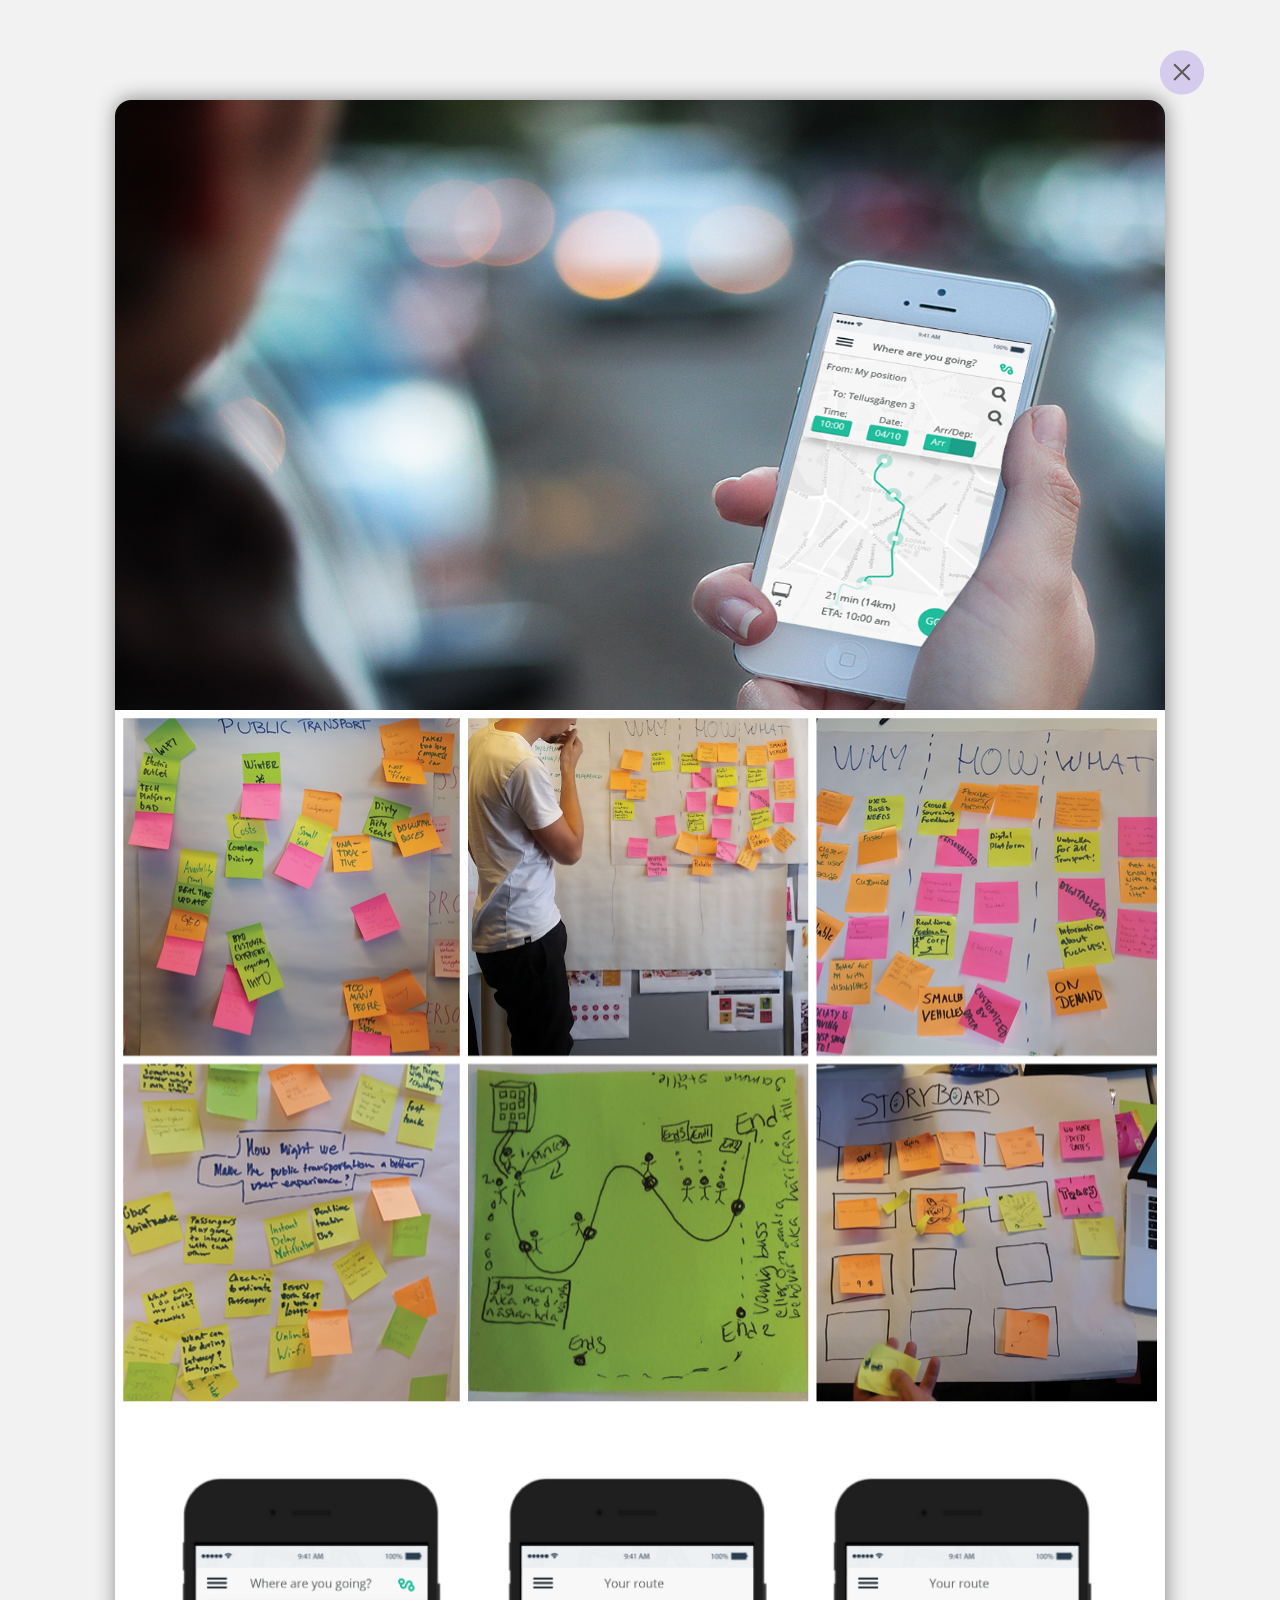
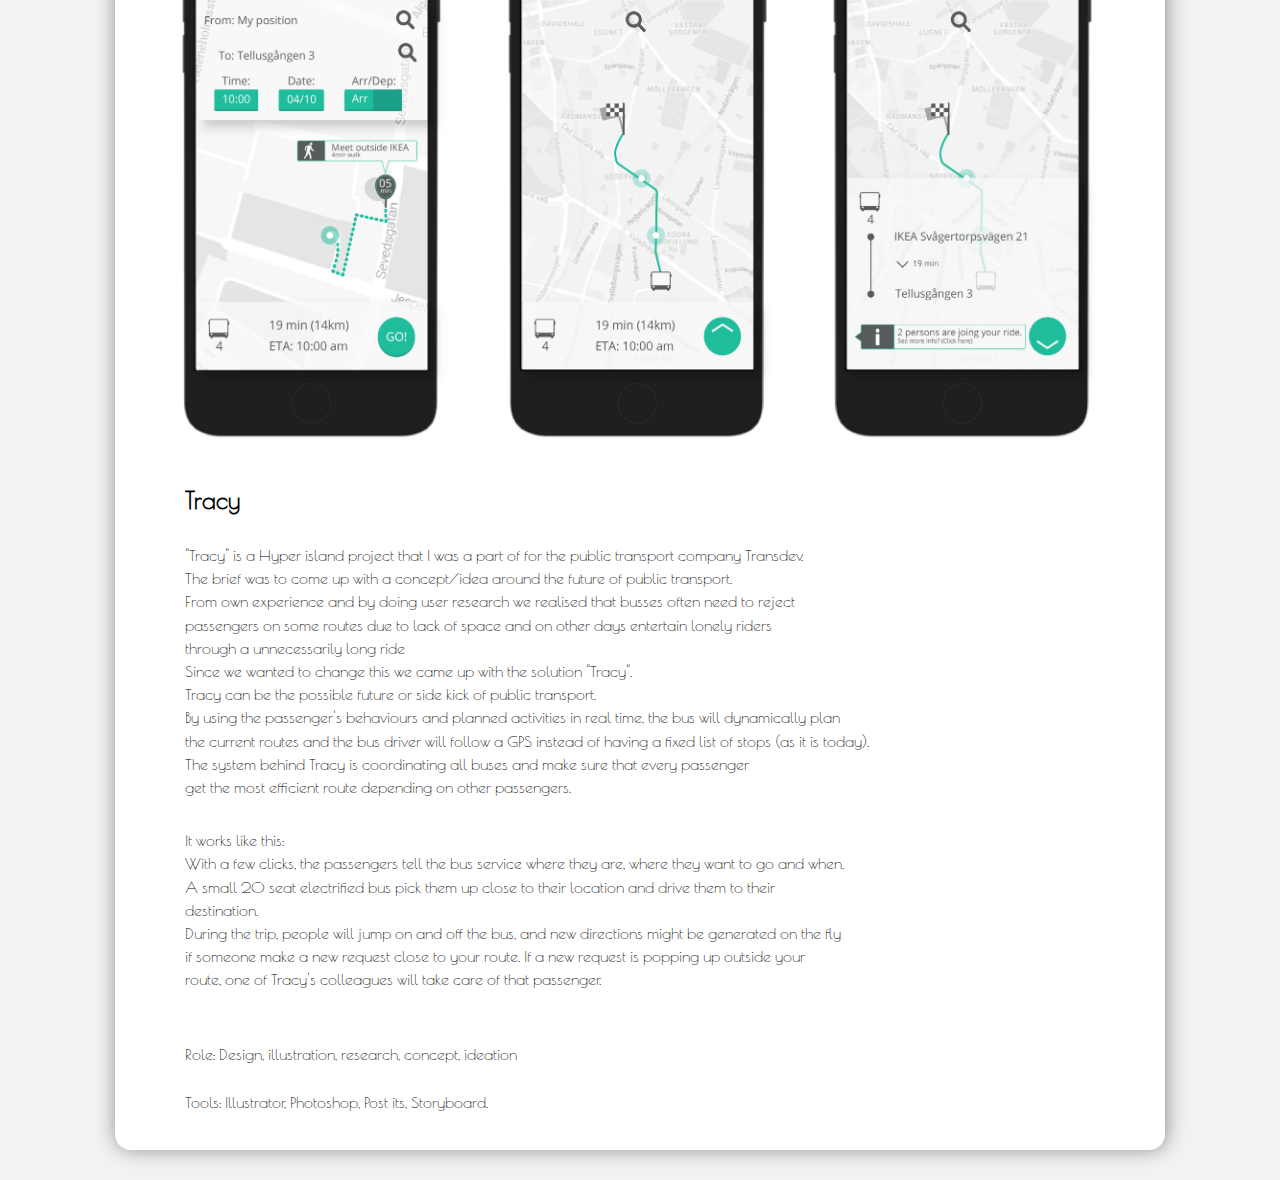
==== project1.html @ b73fab18 "test" ====
<!DOCTYPE html>
<html lang="sv-SE">
	<head>
		<meta charset="utf-8"/>
		<link rel="stylesheet" type="text/css" href="style.css">
		<title></title>
		<link href='https://fonts.googleapis.com/css?family=Poiret+One' rel='stylesheet' type='text/css'>
		<style>
			p.big {
	    	line-height: 145%;
			}
		</style>

	</head>
	<body class="page1">
		<div class="goback"> 
			<a href="./index.html#Project1"><img class="button2" src="button1.png"></a>
		</div>

		<div class="project1"> 
			<img class="mobil1" src="transdevbig.png">
			<img class="processt" src="processtransdev.png">
			<img class="mobilbild1" src="new1.png">
			<h2> Tracy </h2>
			<p class="big"> "Tracy" is a Hyper island project that I was a part of for the public transport company Transdev.<br> The brief was to come up with a concept/idea around the future of public transport. <br>
			From own experience and by doing user research we realised that busses often need to reject<br>
			passengers on some routes due to lack of space and on other days entertain lonely riders <br>through a unnecessarily long ride<br>
			Since we wanted to change this we came up with the solution "Tracy".<br>
			Tracy can be the possible future or side kick of public transport. <br>
			By using the passenger's behaviours and planned activities in real time, the bus will dynamically plan <br>the current routes and the bus driver will follow a GPS instead of having a fixed list of stops (as it is today). <br> The system behind Tracy is coordinating all buses and make sure that every passenger <br>get the most efficient route depending on other passengers. <br>
			<p class="big">
			It works like this: <br>
			With a few clicks, the passengers tell the bus service where they are, where they want to go and when. <br>A small 20 seat electrified bus pick them up close to their location and drive them to their <br>destination. <br>
			During the trip, people will jump on and off the bus, and new directions might be generated on the fly <br>if someone make a new request close to your route. If a new request is popping up outside your <br>route, one of Tracy's colleagues will take care of that passenger.
			<br>
			<br>
			<p>Role: Design, illustration, research, concept, ideation
			<br>
			<p>Tools: Illustrator, Photoshop, Post its, Storyboard. 
					</p>
					</p>
					</p>
		</div>


	</body>
---- style.css ----
body {
	padding:0;
	margin:0;
	background-color: #efefef;
	font-family: 'Poiret One', cursive;

}

header {
	width:100%;
	height: 60px;
	padding:0;
	margin:0;
	position:fixed;
	font-size: 25px;
	background-color: white;
	z-index:988;
	top:0;
	opacity: 0.4;
}



a {
	text-decoration:none;
	color:#696070;
	z-index: 999;
}
.rowCentered li {
	display: inline-block;

}

nav ul{
	padding-top: 10px;
	list-style-type:none;
	
	
}

	nav ul li {
		top:20px;
		display: inline-block;
		float: left;
	}

	nav {
		overflow:hidden;
		width:400px;
		float:right;
		margin-right:10px;
		top:50%;
		transform:translate(0,-25%);
		
	}

		nav ul li a {
			display: block;
			padding: .5em;
			border-radius: .5em;
			margin: .25em;
		}

		nav ul a:focus {
			color:#696070;
			border color:black;

		}

		nav ul a:hover {
			color:#696070;
			border color:black;

		}




.huvudbild{
  width:506px;
  height:506.667;
  padding-bottom: 10px;
  margin: 0 auto;
  display:block;
  padding-top: 60px ;
}

.section {
	margin:0 auto;
	display:block;
	padding-top:0px;
}

.section1 {
   	margin: 0 auto;
   	display:block;
   	padding-top: 0px;
	
}

.rowCentered ul {
	padding: 0px;
	width: 250px;
	margin:0 auto;
} 

.mail-icon1 {
	display:block;
	width:80px;
	height:129px;
	margin-left: auto;
	margin-right: auto;
	background:url('jagicon11.png') no-repeat;
	background-size: cover;
	margin-bottom:100px;
	transition: all 0.2s;
	}
.mail-icon1:hover {
	display:block;
	width:80px;
	height:129px;
	margin-right: auto;
	margin-left: auto;
	background:url('jagicon22.png') no-repeat;
	background-size: cover;
	}
.mail-icon1:hover img{
	margin-top: -20px;
	visibility: hidden;
}

.mail-icon2 {
	display:block;
	width:80px;
	height:129px;
	margin-left: auto;
	margin-right: auto;
	background:url('behance1ny.png') no-repeat;
	background-size: cover;
	margin-bottom:100px;
	transition: all 0.2s;
	}
.mail-icon2:hover {
	display:block;
	width:80px;
	height:129px;
	margin-right: auto;
	margin-left: auto;
	background:url('behance2ny.png') no-repeat;
	background-size: cover;
	}
.mail-icon2:hover img{
	margin-top: -20px;
	visibility: hidden;
}

.rowCentered img:nth-child(1) {
 padding-bottom:100px;
}
.rowCentered {
  position: relative;
  height : 100vh;
  background-image: url(background4.4.jpg);
  background-size: cover;
  
}

.mail-icon3 {
	display:block;
	width:80px;
	height:129px;
	margin-left: auto;
	margin-right: auto;
	background:url('skype1.png') no-repeat;
	background-size: cover;
	margin-bottom:100px;
	transition: all 0.2s;
	}
.mail-icon3:hover {
	display:block;
	width:80px;
	height:129px;
	margin-right: auto;
	margin-left: auto;
	background:url('skype2.png') no-repeat;
	background-size: cover;
	}
.mail-icon2:hover img{
	margin-top: -20px;
	visibility: hidden;
}

.rowCentered img:nth-child(1) {
 padding-bottom:0px;
}
.rowCentered {
  position: relative;
  height : 100vh;
  background-image: url(background4.4.jpg);
  background-size: cover;
  
}



#blue img {
	
	display:block;
	height:100%;
	width:100%;
	position:relative;
	float:left;
	transition: all 0.2s;

	
}


#blue:hover {
	
	opacity: 0.7;
	}


	.page1 {
	background-color: #f2f2f2;
	
	}

	.project1{
	background-color:#ffffff;
	box-shadow: 1px -1px 20px #888888;
	margin:0 auto;
	margin-top: 100px;
	width:1050px;
	height:2650px;
	margin-bottom: 30px;
	border-radius:  1em;
	}

	.project1 h2{
		margin-top: 25px;
		margin-left:70px;
	}

	.project1 p{
		margin-top: 30px;
		margin-left:70px;
	}

	.mobil1 {
	position:relative;
	width:1050px;
	height:610px;
	border-top-right-radius: 1em;
    border-top-left-radius: 1em;
	}

	.processt
	{
	margin-top:-3px;	
	position:relative;
	width:1050px;
	height:700px;
	}

	.mobilbildclaudio {
	 margin-top:45px;
	position:relative;
	width:1050px;
	height:600px;
	}

    .mobilbild1 {
    margin-top:45px;
	position:relative;
	width:1050px;
	height:600px;

	}

	.goback{
	margin-top: -50px;
	float:right;
	padding-left: 1160px;
	z-index:10;
	position:absolute;
	}

	.button2:hover {
		width:100%;
		height:45px;
		opacity:0.4;

	}

	#grey img{
	display:block;
	height:100%;
	width:100%;
	position:relative;
	float-left:1%;
	transition: all 0.2s;
	
	
}

#grey:hover {

	opacity: 0.7;
}

	.page2 {
	background-color:#f2f2f2;
	
	}


	.process2
	{
	position:relative;
	width:1050px;
	height:1371px;
	border-top-right-radius: 1em;
    border-top-left-radius: 1em;
	}

	.project2{
	background-color:#ffffff;
	box-shadow: 1px -1px 20px #888888;
	margin:0 auto;
	margin-top: 100px;
	width:1050px;
	height:1810px;
	margin-bottom: 30px;
	border-radius:  1em;
	}

	.project2 h2{
		margin-top: 25px;
		margin-left:70px;
	}

	.project2 p{
		margin-top: 30px;
		margin-left:70px;
	}

	.goback{
	margin-top: -50px;
	float:right;
	padding-left: 1160px;
	z-index:10;
	position:absolute;
	}

	.button2:hover {
		width:100%;
		height:45px;
		opacity:0.4;

	}


#yellow img{
	display:block;
	height:100%;
	width:100%;
	position:relative;
	float-left:10%;
	transition: all 0.2s;


}

#yellow:hover {
	
	opacity: 0.7;
}

	.page3 {
	background-color: #f2f2f2;
	
	}

	.project3{
	background-color:#ffffff;
	box-shadow: 1px -1px 20px #888888;
	margin:0 auto;
	margin-top: 100px;
	width:1050px;
	height:2350px;
	margin-bottom: 30px;
	border-radius:  1em;
	}

	.project3 h2{
		margin-top: 25px;
		margin-left:70px;
	}

	.project3 p{
		margin-top: 30px;
		margin-left:70px;
	}

	.processn
	{
	position:relative;
	width:1050px;
	height:1892px;
	border-top-right-radius: 1em;
    border-top-left-radius: 1em;
	}

	.goback{
	margin-top: -50px;
	float:right;
	padding-left: 1160px;
	z-index:10;
	position:absolute;
	}

	.button2:hover {
		width:100%;
		height:45px;
		opacity:0.4;

	}

	

#orange img{
	display:block;
	height:100%;
	width:100%;
	position:relative;
	float:left;
	transition: all 0.2s;


}
#orange:hover {
	
	opacity: 0.7;
}
	.page4 {
	background-color: #f2f2f2;
	
	}

	.project4{
	background-color:#ffffff;
	box-shadow: 1px -1px 20px #888888;
	margin:0 auto;
	margin-top: 100px;
	width:1050px;
	height:2490px;
	margin-bottom: 30px;
	border-radius: 1em;
	}

	.project4 h2{
		margin-top: 25px;
		margin-left:70px;
	}

	.project4 p{
		margin-top: 30px;
		margin-left:70px;
	}

	.Pushedaway {
	position:relative;
	top:30px;
	left:50px;
	width:400px;
	height:500px;
	}

	.processp
	{
	margin-top:-3px;	
	position:relative;
	width:1050px;
	height:700px;
	}

	.goback4{
	margin-top: -50px;
	float:right;
	padding-left: 1160px;
	z-index:10;
	position:absolute;
	}

	.button4:hover {
		width:100%;
		height:45px;
		opacity:0.4;

	}

#container_marketing {

	background-color:#efefef;
	padding-top:5px;
}

.about1 {
	text-align: center;
	font-style:bold;
	padding-top: 50px;
	padding-bottom:30px;
	color:black;
}


.about{

	margin-left:70px;
	padding-bottom: 20px;

}


.col-lg-4 p {
	color:black;
	margin:0 auto;
	padding-left: 15%;
	padding-right:15%;
	padding-bottom:30%;
}

.h1 {
	text-align: center;
	color:black;
	font-size: 50px;
	font-style: bold;
}

.h2{
	text-align: center;
	color:black;
}

.col-md-6 {
padding-right: 0px;
padding-left: 0px;
}

@media (min-width: 320px) {
	.body { min-width:320px; max-width: 480px; }

.container {
    width: 100%;
 }

}




@media all and (max-width: 480px) {
	
}
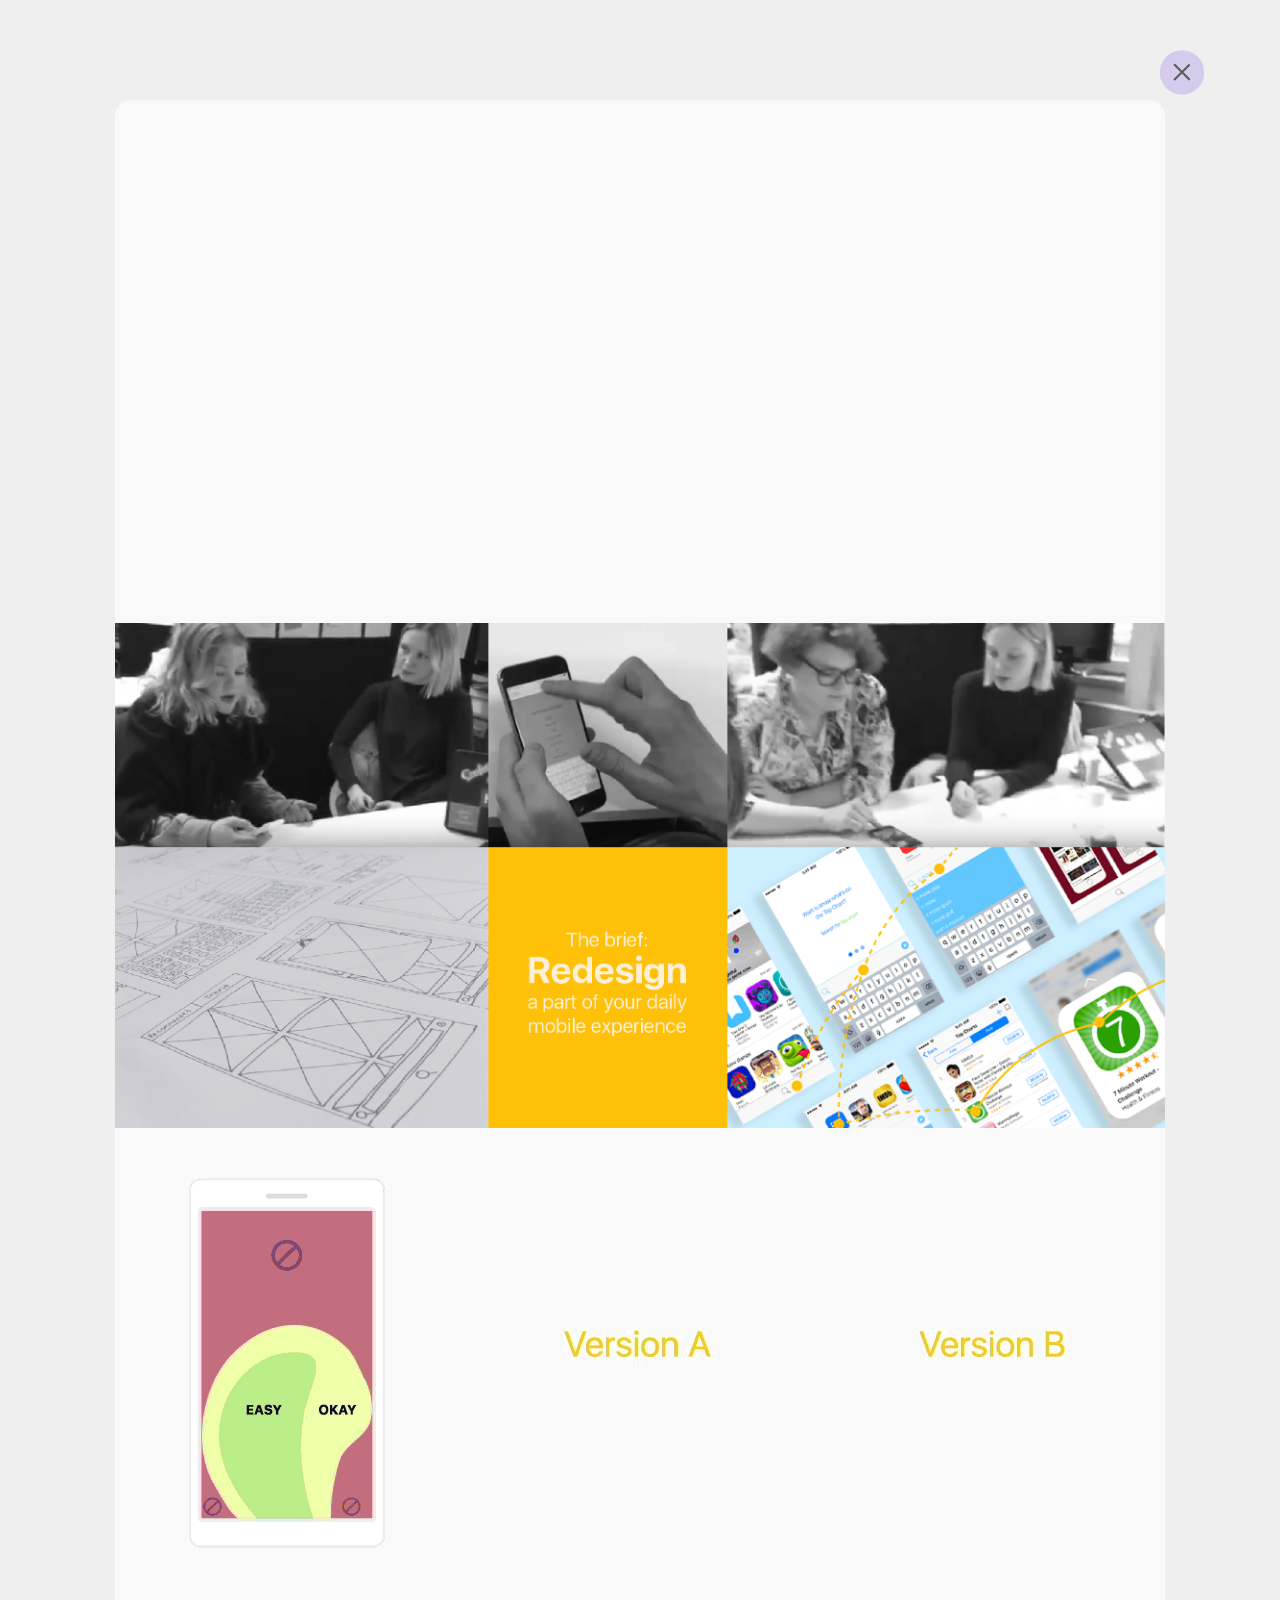
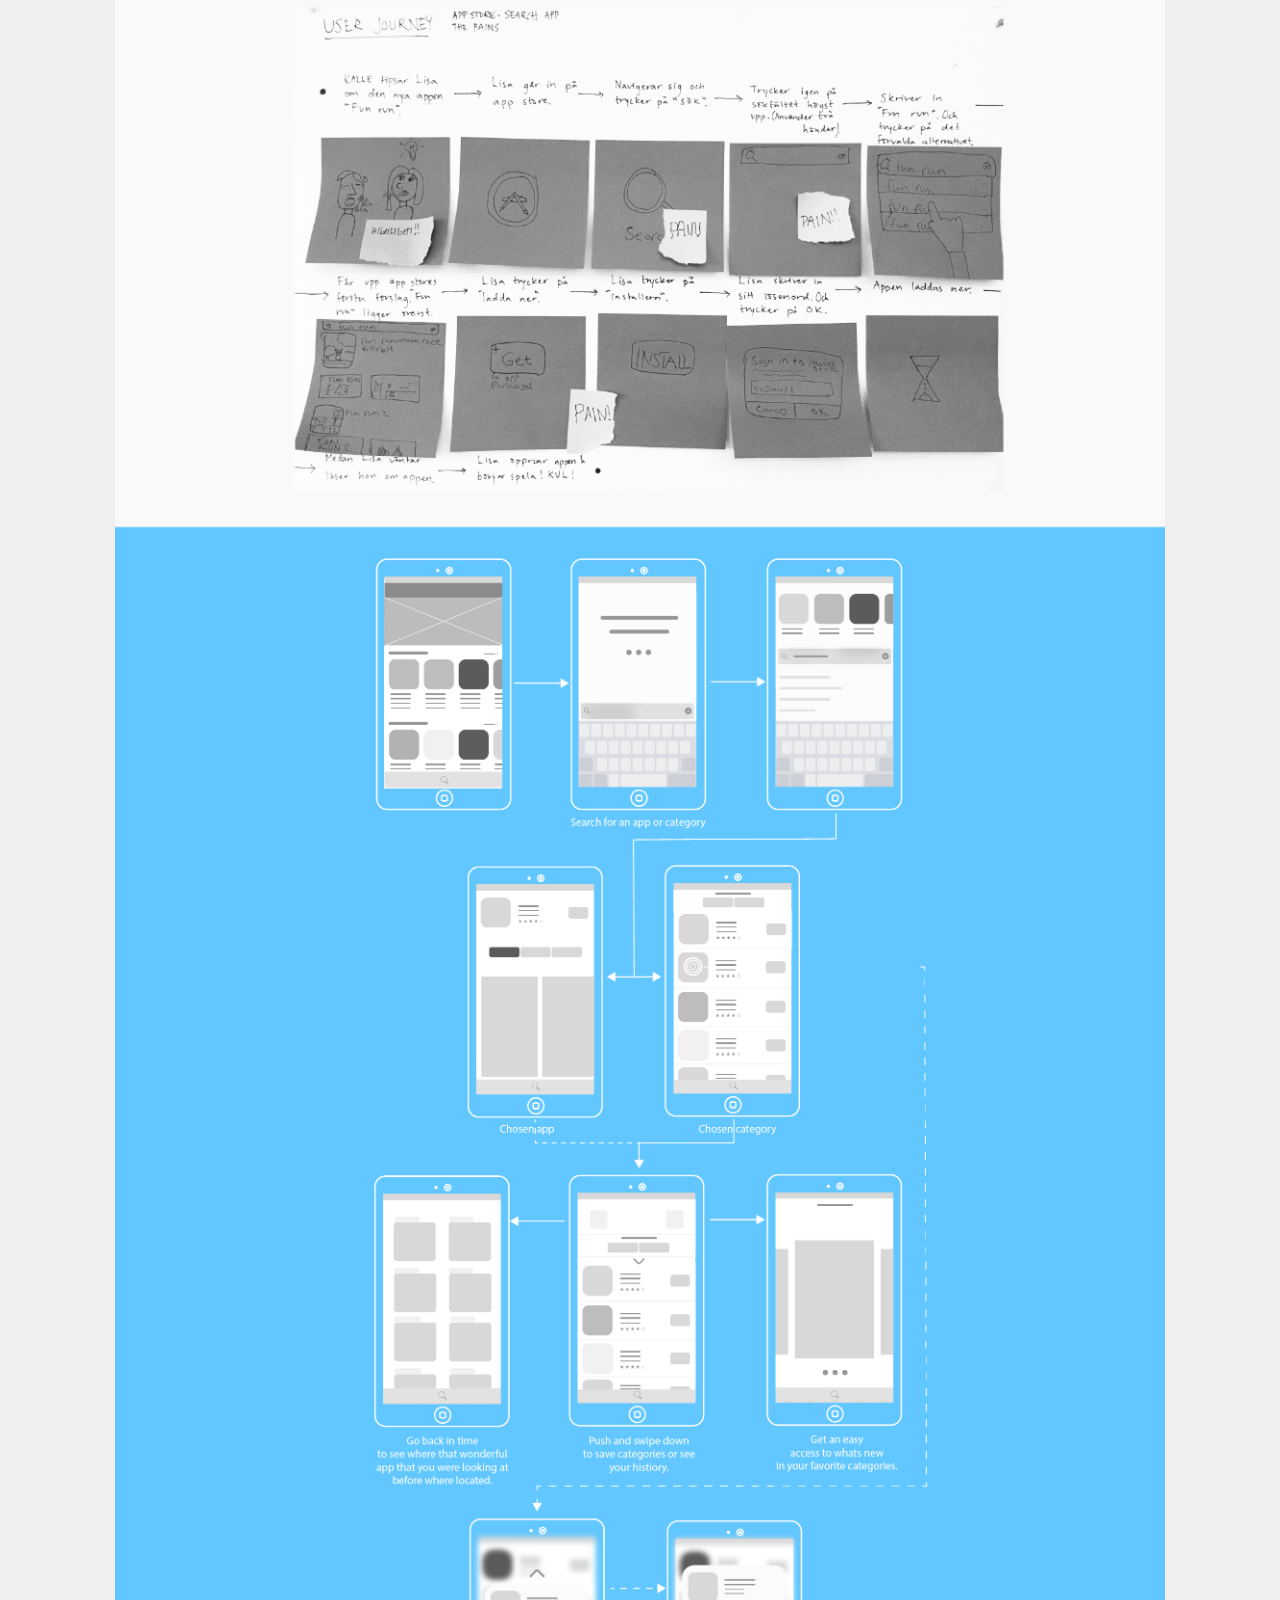
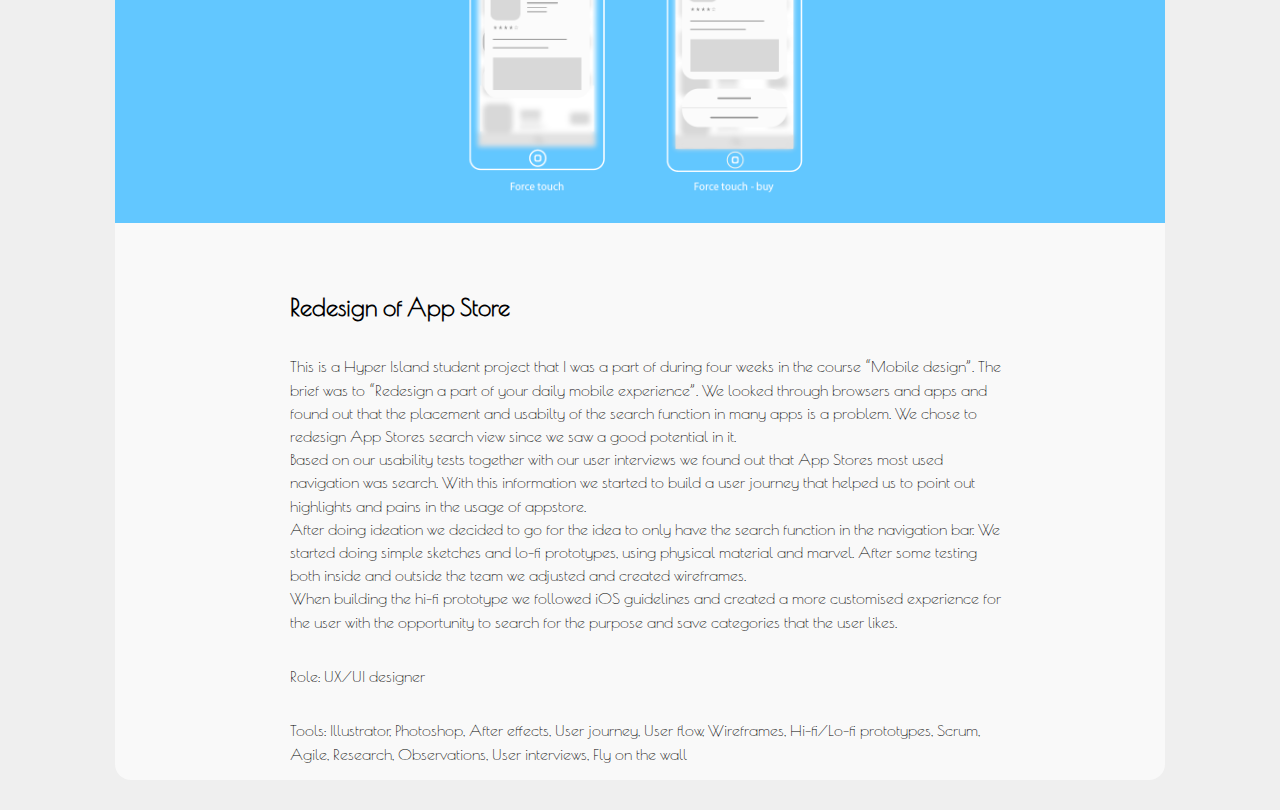
==== commit 80e92491: "finfix" ====
--- a/project1.html
+++ b/project1.html
@@ -18,28 +18,32 @@
 		</div>
 
 		<div class="project1"> 
-			<img class="mobil1" src="transdevbig.png">
-			<img class="processt" src="processtransdev.png">
-			<img class="mobilbild1" src="new1.png">
-			<h2> Tracy </h2>
-			<p class="big"> "Tracy" is a Hyper island project that I was a part of for the public transport company Transdev.<br> The brief was to come up with a concept/idea around the future of public transport. <br>
-			From own experience and by doing user research we realised that busses often need to reject<br>
-			passengers on some routes due to lack of space and on other days entertain lonely riders <br>through a unnecessarily long ride<br>
-			Since we wanted to change this we came up with the solution "Tracy".<br>
-			Tracy can be the possible future or side kick of public transport. <br>
-			By using the passenger's behaviours and planned activities in real time, the bus will dynamically plan <br>the current routes and the bus driver will follow a GPS instead of having a fixed list of stops (as it is today). <br> The system behind Tracy is coordinating all buses and make sure that every passenger <br>get the most efficient route depending on other passengers. <br>
-			<p class="big">
-			It works like this: <br>
-			With a few clicks, the passengers tell the bus service where they are, where they want to go and when. <br>A small 20 seat electrified bus pick them up close to their location and drive them to their <br>destination. <br>
-			During the trip, people will jump on and off the bus, and new directions might be generated on the fly <br>if someone make a new request close to your route. If a new request is popping up outside your <br>route, one of Tracy's colleagues will take care of that passenger.
+			<div class="videoWrapper">
+				<iframe src="https://player.vimeo.com/video/155837845" width="700" height="393" frameborder="0" webkitallowfullscreen mozallowfullscreen allowfullscreen></iframe>
+			</div>
+			
+			<img class="mobilbild1" src="processappstore.png">
+			<img class="mobil11" src="AB.gif">
+			<img class="processt" src="wireframes2.png">
+
+			
+			<div class="descriptionproject">
+				<h2> Redesign of App Store </h2>
+				<p class="big"> This is a Hyper Island student project that I was a part of during four weeks in the course “Mobile design”. The brief was to “Redesign a part of your daily mobile experience”. 
+				We looked through browsers and apps and found out that the placement and usabilty of the search function in many apps is a problem.  
+				We chose to redesign App Stores search view since we saw a good potential in it. 
+				<br>Based on our usability tests together with our user interviews we found out that App Stores most used navigation was search.
+				With this information we started to build a user journey that helped us to point out highlights and pains in the usage of appstore. 
+				<br>After doing ideation we decided to go for the idea to only have the search function in the navigation bar. We started doing simple sketches and lo-fi prototypes, using physical material and marvel. After some testing both inside and outside the team we adjusted and created wireframes. <br>When building the hi-fi prototype we followed iOS guidelines and created a more customised experience for the user with the opportunity to search for the purpose and save categories that the user likes.
+
 			<br>
+			<p>Role: UX/UI designer
 			<br>
-			<p>Role: Design, illustration, research, concept, ideation
-			<br>
-			<p>Tools: Illustrator, Photoshop, Post its, Storyboard. 
+			<p>Tools: Illustrator, Photoshop, After effects, User journey, User flow, Wireframes, Hi-fi/Lo-fi prototypes, Scrum, Agile, Research, Observations, User interviews, Fly on the wall 
 					</p>
 					</p>
 					</p>
+					</div>
 		</div>
 
 
--- a/style.css
+++ b/style.css
@@ -4,7 +4,7 @@
 	margin:0;
 	background-color: #efefef;
 	font-family: 'Poiret One', cursive;
-
+	max-width: 2000px;
 }
 
 header {
@@ -18,6 +18,7 @@
 	z-index:988;
 	top:0;
 	opacity: 0.4;
+
 }
 
 
@@ -224,19 +225,18 @@
 
 
 	.page1 {
-	background-color: #f2f2f2;
+	background-color: #efefef;
 	
 	}
 
 	.project1{
-	background-color:#ffffff;
-	box-shadow: 1px -1px 20px #888888;
+	background-color:#f9f9f9;
 	margin:0 auto;
 	margin-top: 100px;
 	width:1050px;
-	height:2650px;
+	height:3880px;
 	margin-bottom: 30px;
-	border-radius:  1em;
+	border-radius: 1em;
 	}
 
 	.project1 h2{
@@ -249,20 +249,30 @@
 		margin-left:70px;
 	}
 
-	.mobil1 {
-	position:relative;
-	width:1050px;
-	height:610px;
-	border-top-right-radius: 1em;
-    border-top-left-radius: 1em;
-	}
+	.videoWrapper {
+		padding-left:17%; 
+		height: 0;
+		width: 100%; 
+		padding-bottom: 30.25%;
+		padding-top: 65px;
+	}
+
+	.mobil11 {
+	position:relative;
+	margin-top:-4px;
+	width:1050px;
+	height:470px;
+	
+	
+	}
+	
 
 	.processt
 	{
 	margin-top:-3px;	
 	position:relative;
 	width:1050px;
-	height:700px;
+	height:1825px;
 	}
 
 	.mobilbildclaudio {
@@ -273,11 +283,21 @@
 	}
 
     .mobilbild1 {
-    margin-top:45px;
-	position:relative;
-	width:1050px;
-	height:600px;
-
+    margin-top:140px;
+	position:relative;
+	width:1050px;
+	height:506px;
+
+	}
+
+.descriptionproject {
+    width: 75%;
+    float: left;
+    left: 10%;
+    top: 1%;
+    position: relative;
+    line-height: 1.5;
+    margin-bottom: 4%;
 	}
 
 	.goback{
@@ -327,12 +347,11 @@
 	}
 
 	.project2{
-	background-color:#ffffff;
-	box-shadow: 1px -1px 20px #888888;
+	background-color:#f9f9f9;
 	margin:0 auto;
 	margin-top: 100px;
 	width:1050px;
-	height:1810px;
+	height:1920px;
 	margin-bottom: 30px;
 	border-radius:  1em;
 	}
@@ -345,6 +364,16 @@
 	.project2 p{
 		margin-top: 30px;
 		margin-left:70px;
+	}
+
+	.descriptionproject {
+    width: 75%;
+    float: left;
+    left: 10%;
+    top: 1%;
+    position: relative;
+    line-height: 1.5;
+    margin-bottom: 4%;
 	}
 
 	.goback{
@@ -385,12 +414,11 @@
 	}
 
 	.project3{
-	background-color:#ffffff;
-	box-shadow: 1px -1px 20px #888888;
+	background-color:#f9f9f9;
 	margin:0 auto;
 	margin-top: 100px;
 	width:1050px;
-	height:2350px;
+	height:3900px;
 	margin-bottom: 30px;
 	border-radius:  1em;
 	}
@@ -409,9 +437,19 @@
 	{
 	position:relative;
 	width:1050px;
-	height:1892px;
+	height:3100px;
 	border-top-right-radius: 1em;
     border-top-left-radius: 1em;
+	}
+
+	.descriptionproject {
+    width: 75%;
+    float: left;
+    left: 10%;
+    top: 1%;
+    position: relative;
+    line-height: 1.5;
+    margin-bottom: 4%;
 	}
 
 	.goback{
@@ -451,12 +489,11 @@
 	}
 
 	.project4{
-	background-color:#ffffff;
-	box-shadow: 1px -1px 20px #888888;
+	background-color:#f9f9f9;
 	margin:0 auto;
 	margin-top: 100px;
 	width:1050px;
-	height:2490px;
+	height:2520px;
 	margin-bottom: 30px;
 	border-radius: 1em;
 	}
@@ -469,6 +506,16 @@
 	.project4 p{
 		margin-top: 30px;
 		margin-left:70px;
+	}
+
+
+	.mobil14 {
+	position:relative;
+	width:1050px;
+	height:600px;
+	border-radius:  1em;
+	
+	
 	}
 
 	.Pushedaway {
@@ -485,6 +532,16 @@
 	position:relative;
 	width:1050px;
 	height:700px;
+	}
+
+	.descriptionproject {
+    width: 75%;
+    float: left;
+    left: 10%;
+    top: 1%;
+    position: relative;
+    line-height: 1.5;
+    margin-bottom: 4%;
 	}
 
 	.goback4{
@@ -519,7 +576,7 @@
 
 .about{
 
-	margin-left:70px;
+	
 	padding-bottom: 20px;
 
 }
@@ -531,7 +588,14 @@
 	padding-left: 15%;
 	padding-right:15%;
 	padding-bottom:30%;
-}
+	text-align:center;
+}
+
+.col-lg-4  {
+	
+	text-align:center;
+}
+
 
 .h1 {
 	text-align: center;
@@ -550,22 +614,25 @@
 padding-left: 0px;
 }
 
-@media (min-width: 320px) {
-	.body { min-width:320px; max-width: 480px; }
-
-.container {
-    width: 100%;
- }
-
-}
-
-
-
-
-@media all and (max-width: 480px) {
-	
-}
-
-
-
-
+.copyright { position: absolute; opacity: 0.9; font-size: 1,3rem; right: 35%; margin-bottom: 20px;}
+
+
+/*----ny responsive-----*/ 
+
+@media screen and (max-width: 700px) {
+
+	#contact, 
+	#container_marketing,
+	.row, .huvudbild, .header {
+		float:none;
+		width:100%;
+	}
+	.copyright { bottom:-510%; right:25%;}
+}
+
+@media screen and (max-width: 430px) { 
+	nav li, 
+	nav a {
+		display:block;
+	}
+
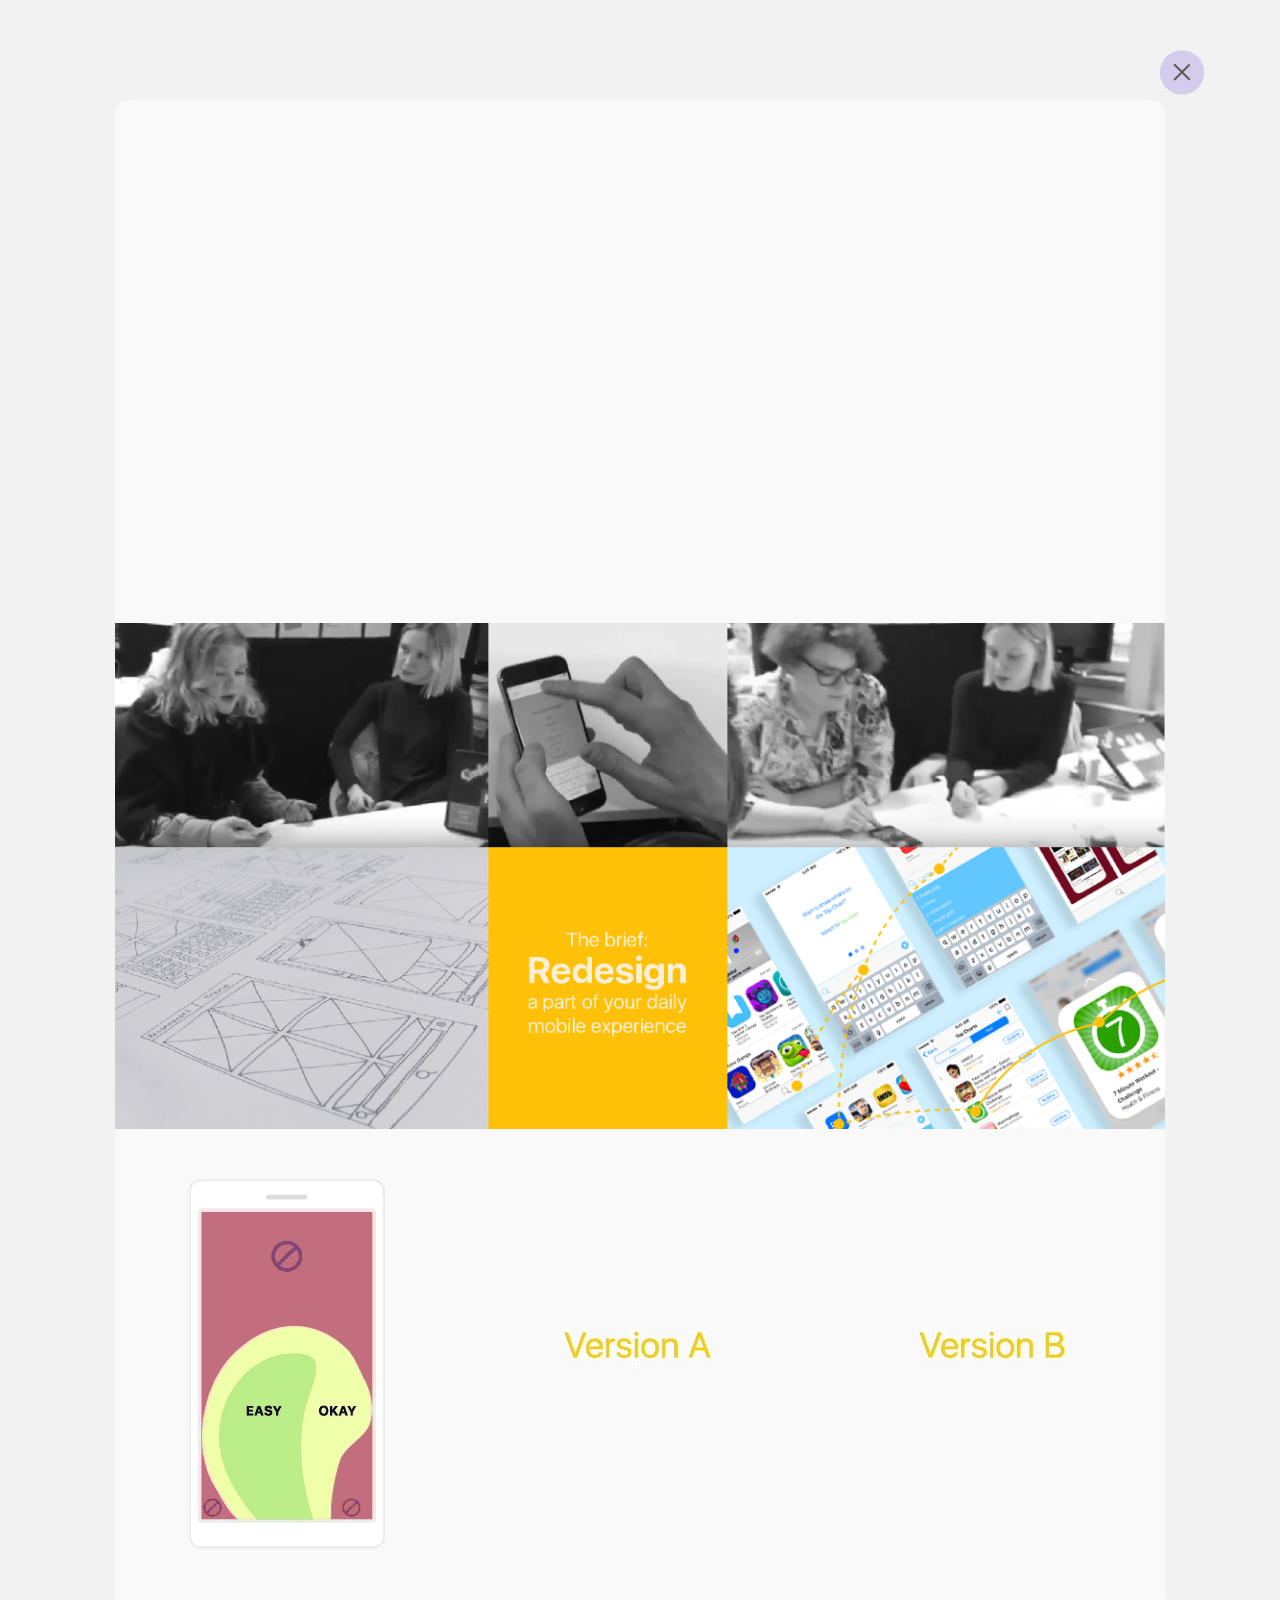
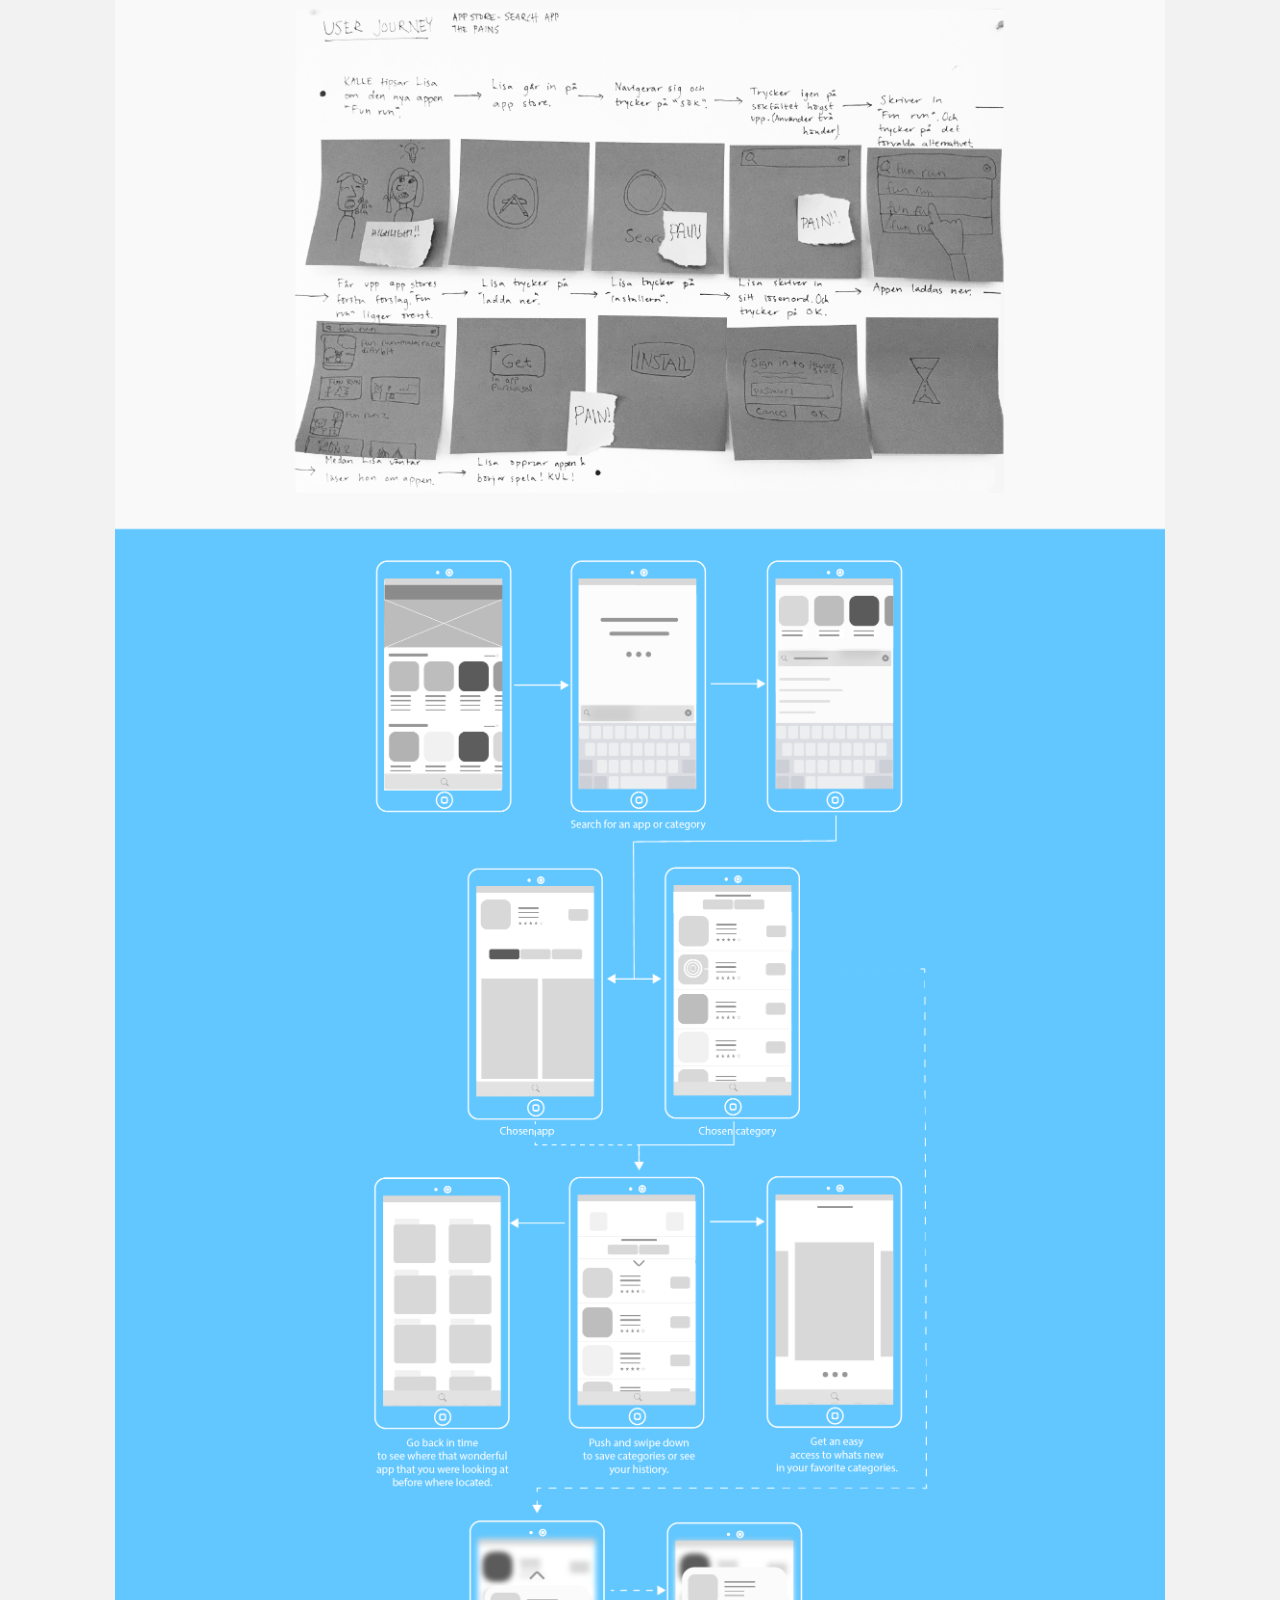
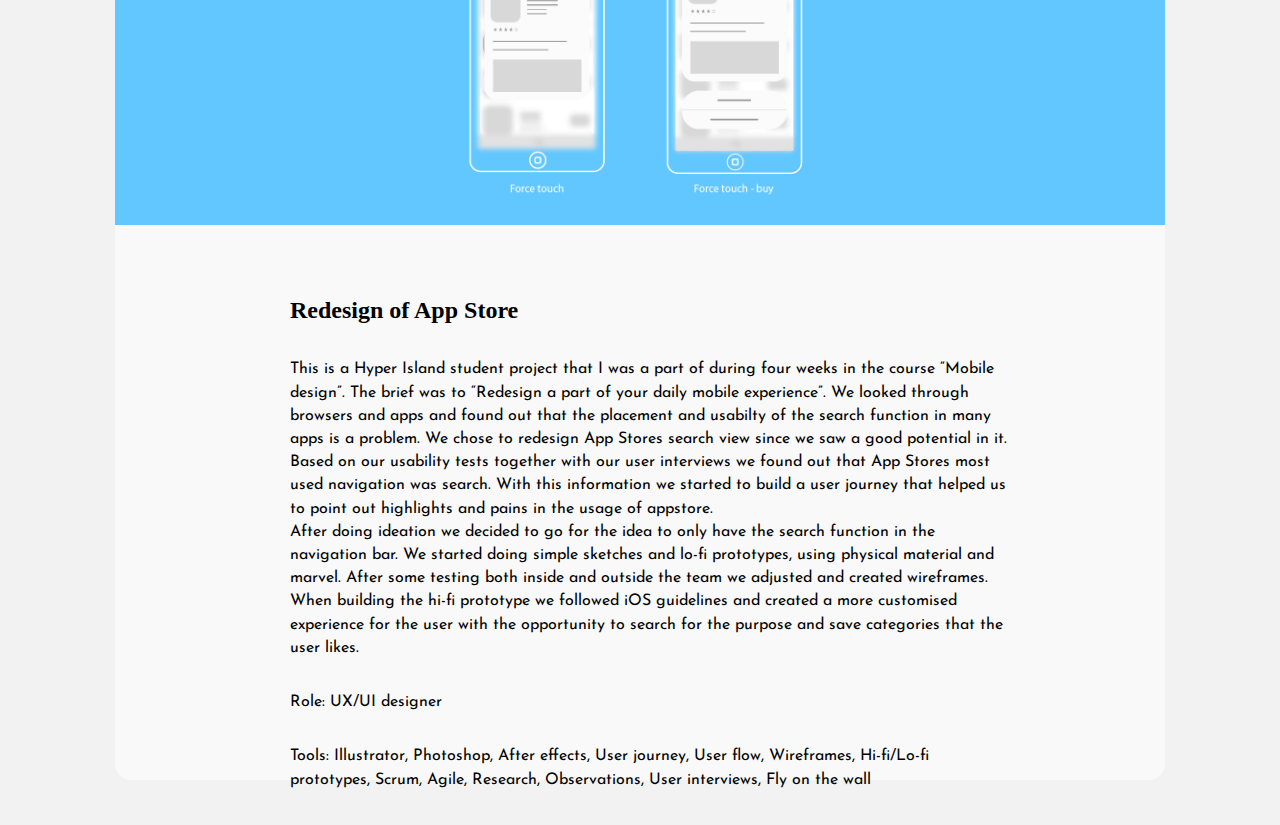
==== commit 157319e3: "change of font style" ====
--- a/project1.html
+++ b/project1.html
@@ -4,7 +4,7 @@
 		<meta charset="utf-8"/>
 		<link rel="stylesheet" type="text/css" href="style.css">
 		<title></title>
-		<link href='https://fonts.googleapis.com/css?family=Poiret+One' rel='stylesheet' type='text/css'>
+		<link href='https://fonts.googleapis.com/css?family=Josefin+Sans' rel='stylesheet' type='text/css'>
 		<style>
 			p.big {
 	    	line-height: 145%;
--- a/style.css
+++ b/style.css
@@ -1,3 +1,5 @@
+
+p { font-family: 'Josefin Sans', sans-serif; }
 
 body {
 	padding:0;
@@ -211,7 +213,6 @@
 	height:100%;
 	width:100%;
 	position:relative;
-	float:left;
 	transition: all 0.2s;
 
 	
@@ -225,7 +226,7 @@
 
 
 	.page1 {
-	background-color: #efefef;
+	background-color: #f2f2f2;
 	
 	}
 
@@ -275,12 +276,7 @@
 	height:1825px;
 	}
 
-	.mobilbildclaudio {
-	 margin-top:45px;
-	position:relative;
-	width:1050px;
-	height:600px;
-	}
+	
 
     .mobilbild1 {
     margin-top:140px;
@@ -418,7 +414,7 @@
 	margin:0 auto;
 	margin-top: 100px;
 	width:1050px;
-	height:3900px;
+	height:3800px;
 	margin-bottom: 30px;
 	border-radius:  1em;
 	}
@@ -493,7 +489,7 @@
 	margin:0 auto;
 	margin-top: 100px;
 	width:1050px;
-	height:2520px;
+	height:2470px;
 	margin-bottom: 30px;
 	border-radius: 1em;
 	}
@@ -524,6 +520,13 @@
 	left:50px;
 	width:400px;
 	height:500px;
+	}
+
+	.mobilbildclaudio {
+	 margin-top:-15px;
+	position:relative;
+	width:1050px;
+	height:600px;
 	}
 
 	.processp
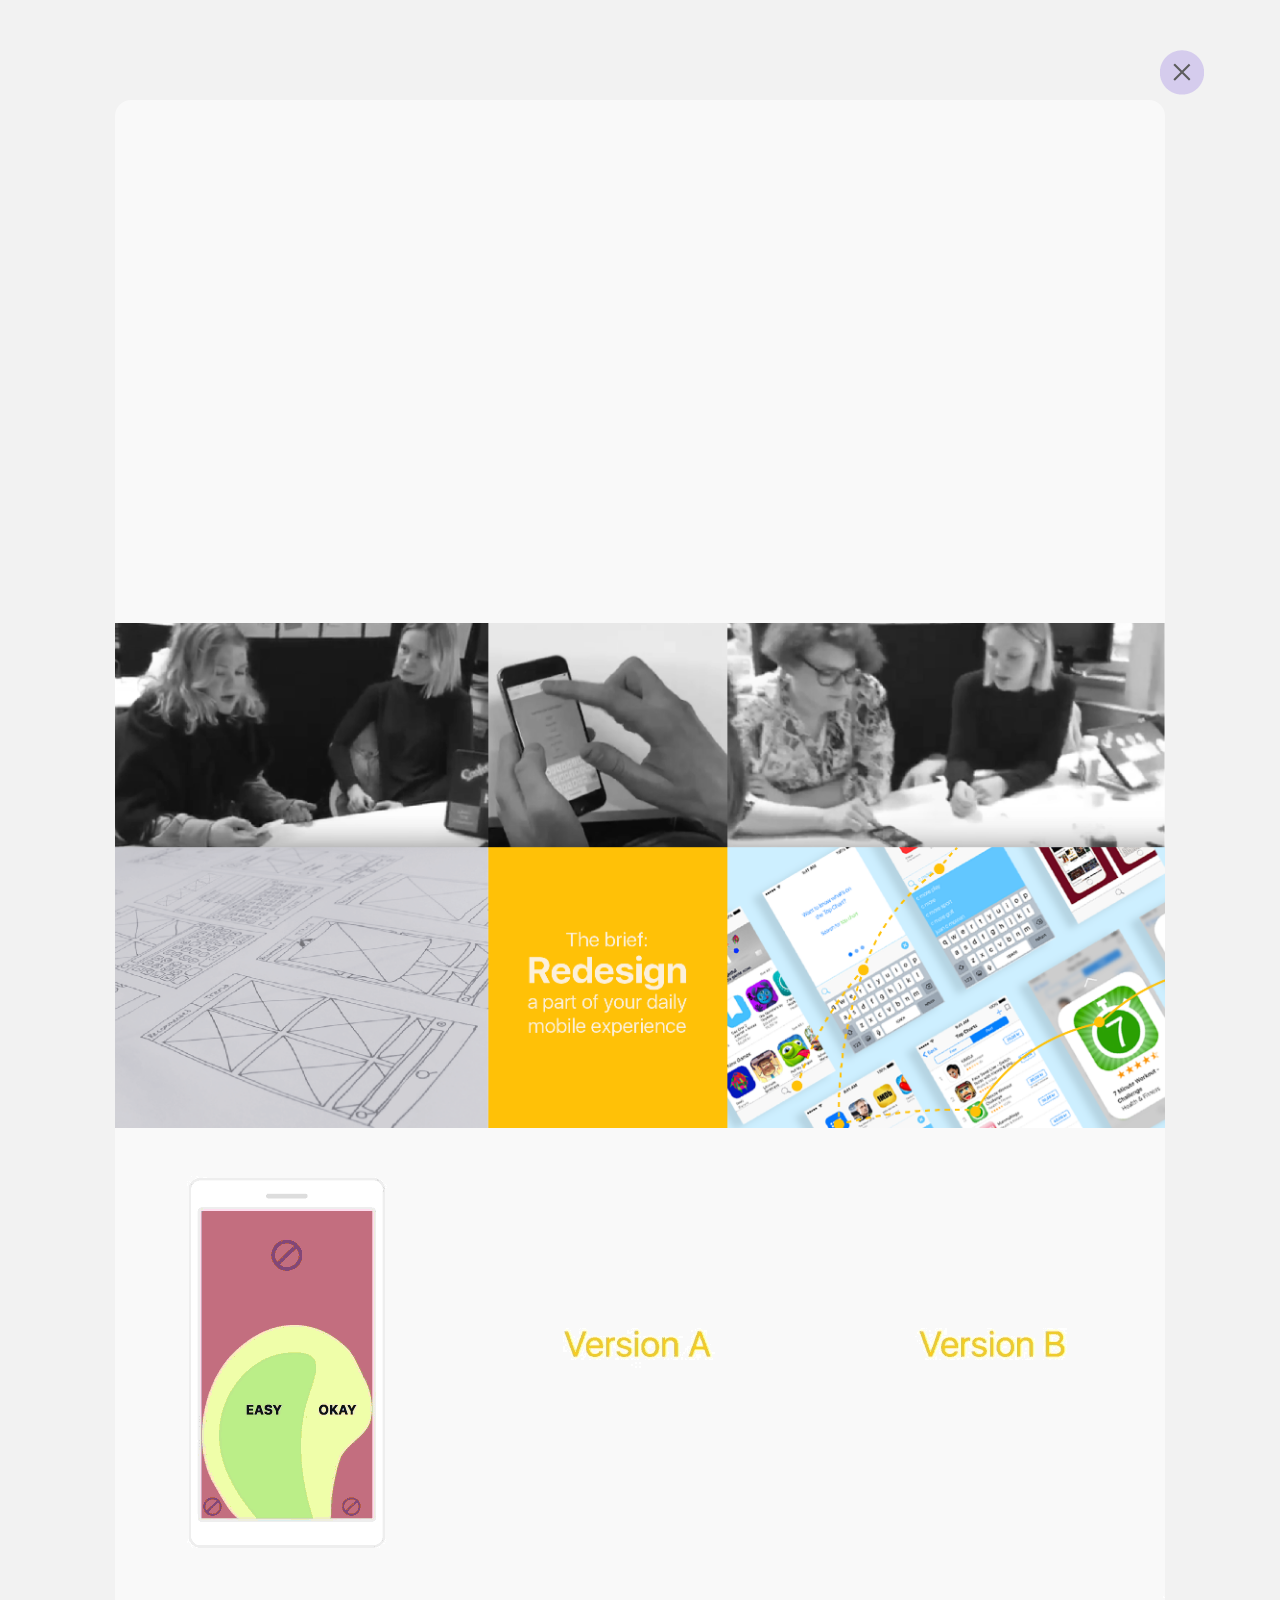
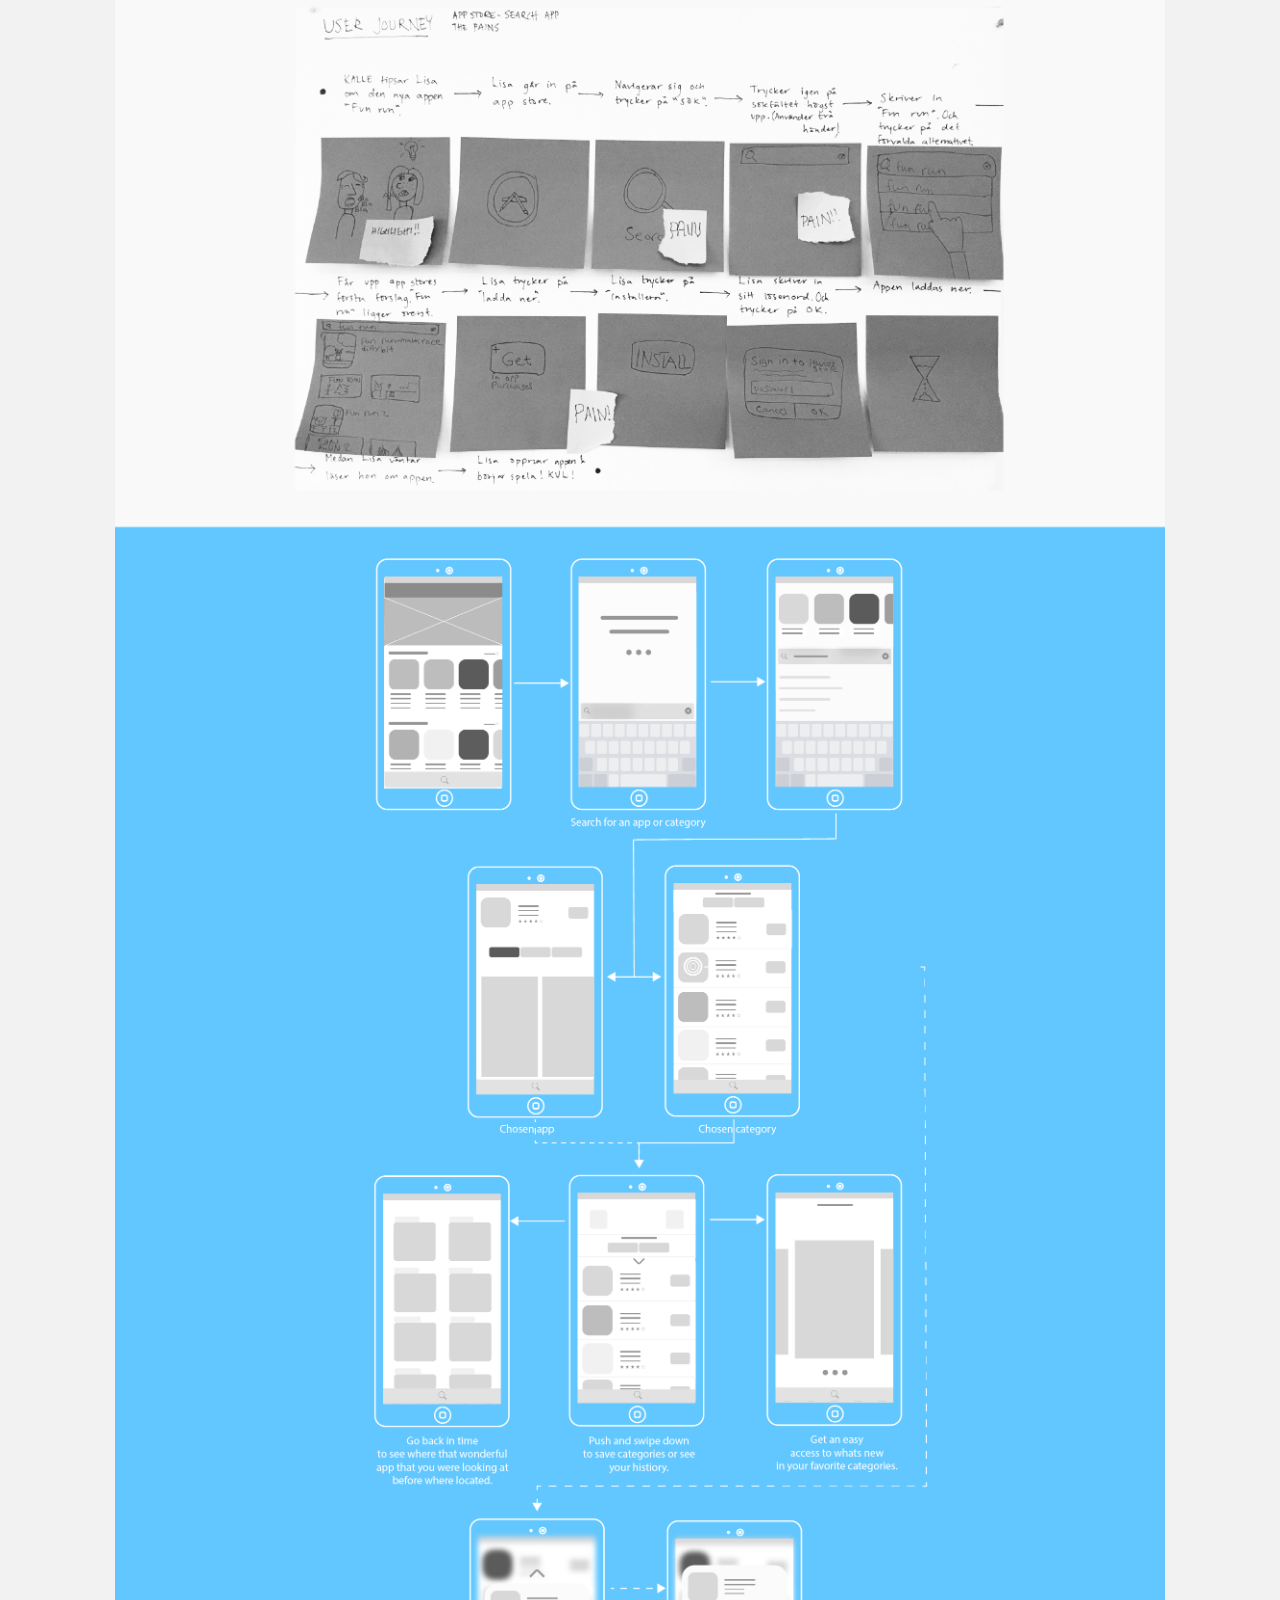
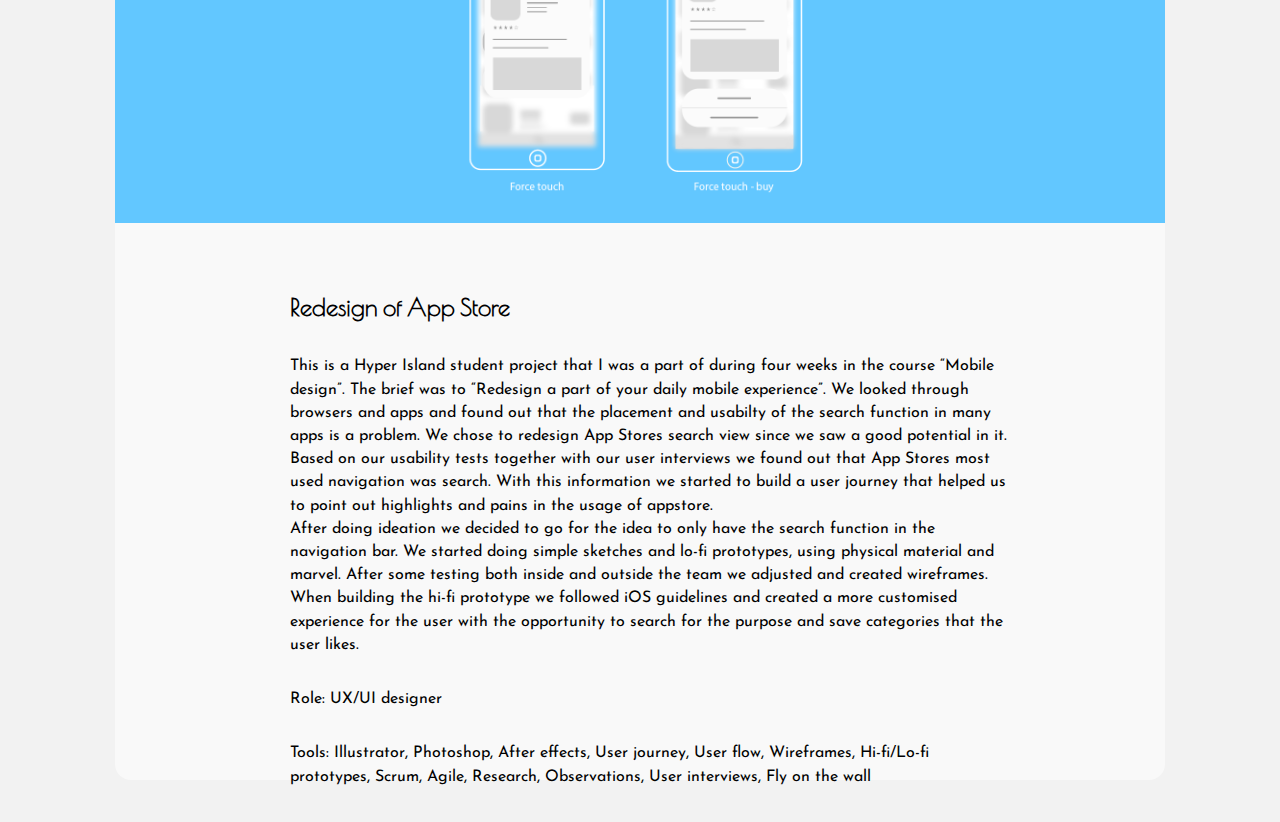
==== commit 9095c8c9: "poiretoneh2projects" ====
--- a/project1.html
+++ b/project1.html
@@ -5,6 +5,7 @@
 		<link rel="stylesheet" type="text/css" href="style.css">
 		<title></title>
 		<link href='https://fonts.googleapis.com/css?family=Josefin+Sans' rel='stylesheet' type='text/css'>
+		<link href='https://fonts.googleapis.com/css?family=Poiret One' rel='stylesheet' type='text/css'>
 		<style>
 			p.big {
 	    	line-height: 145%;
--- a/style.css
+++ b/style.css
@@ -1,5 +1,7 @@
 
 p { font-family: 'Josefin Sans', sans-serif; }
+
+h2 { font-family: 'Poiret One', cursive; }
 
 body {
 	padding:0;
@@ -205,6 +207,16 @@
   
 }
 
+.scrolldown {
+	display:block;
+	width:80px;
+	height:129px;
+	margin-top: -40px;
+	margin-right: 53%;
+	margin-left: 47%;
+	background-size: cover;
+	}
+
 
 
 #blue img {
